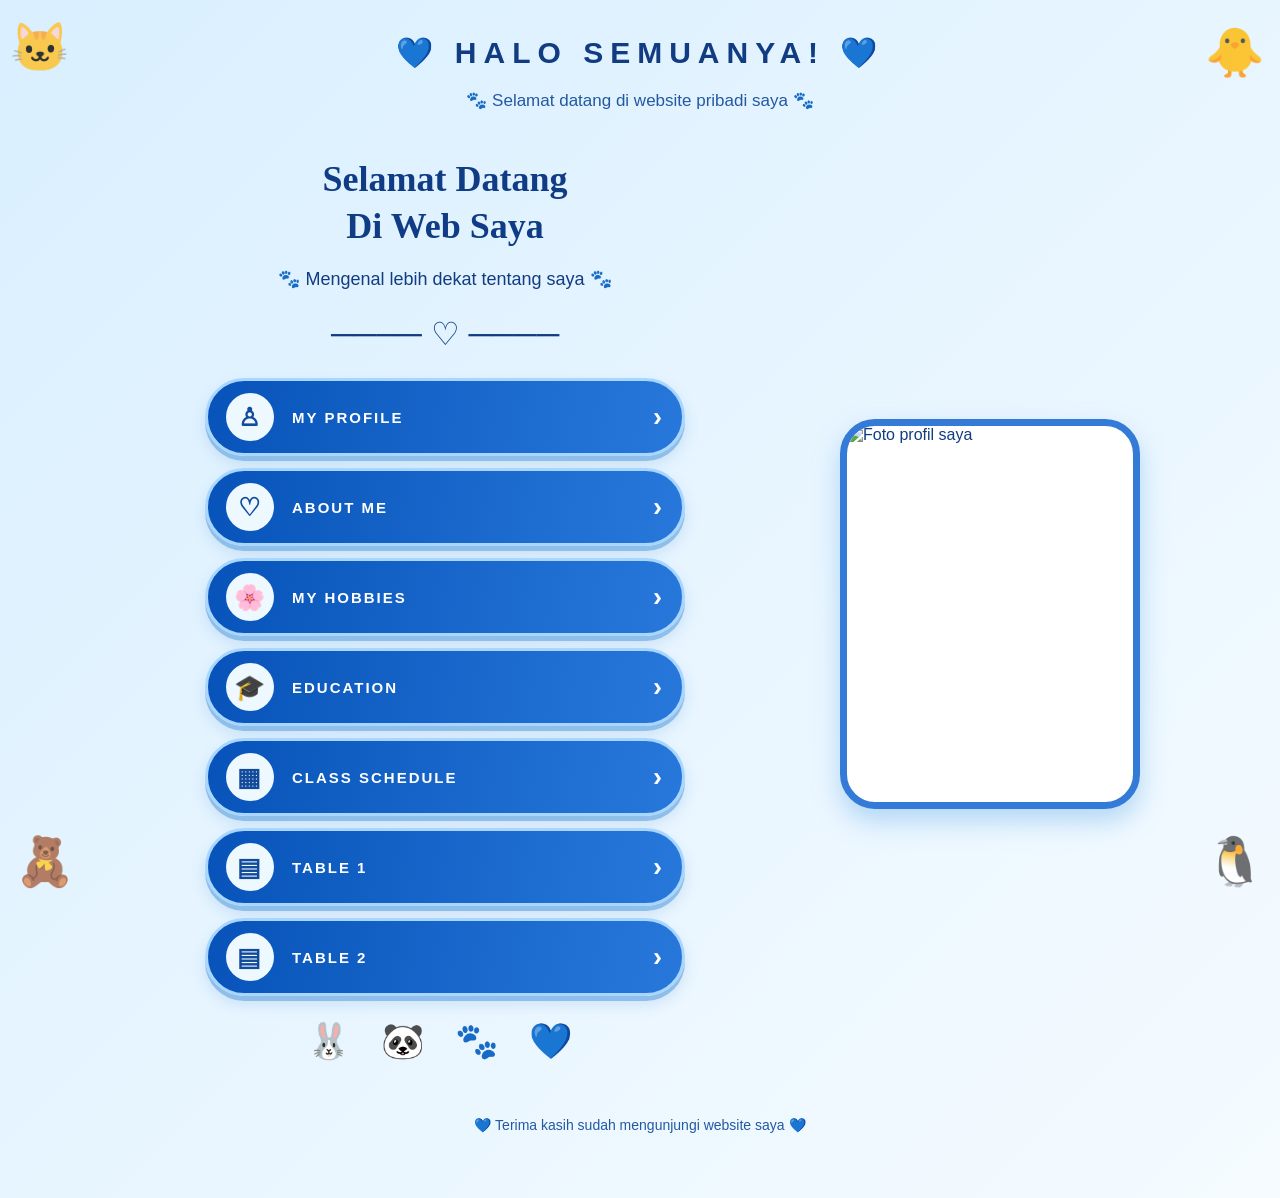
==== Index.html @ 45408077 "update Index.html" ====
<!DOCTYPE html>
<html lang="id">
<head>
  <meta charset="UTF-8">
  <meta name="viewport" content="width=device-width, initial-scale=1.0">
  <title>Website Pribadi Saya</title>

  <style>
    * {
      margin: 0;
      padding: 0;
      box-sizing: border-box;
    }

    body {
      font-family: Arial, sans-serif;
      background: linear-gradient(135deg, #d9efff, #f5fbff);
      color: #123c82;
      min-height: 100vh;
      overflow-x: hidden;
    }

    .container {
      max-width: 1100px;
      margin: auto;
      padding: 35px 25px;
      position: relative;
    }

    .header {
      text-align: center;
      margin-bottom: 30px;
    }

    .header h2 {
      font-size: 30px;
      letter-spacing: 7px;
      margin-bottom: 20px;
    }

    .header p {
      font-size: 17px;
      color: #2459a2;
    }

    .content {
      display: flex;
      align-items: center;
      justify-content: center;
      gap: 40px;
    }

    .left {
      flex: 1;
      text-align: center;
      min-width: 0;
    }

    .right {
      flex: 0 1 350px;
      display: flex;
      justify-content: center;
      align-items: center;
    }

    .profile-photo {
      width: 300px;
      height: 390px;
      object-fit: cover;
      object-position: center;
      border: 7px solid #347bd7;
      border-radius: 35px;
      box-shadow: 0 12px 25px #7ab7ed80;
      background: white;
    }

    .title {
      font-family: Georgia, serif;
      font-size: 36px;
      line-height: 1.3;
      margin: 15px 0;
      color: #103c85;
    }

    .subtitle {
      font-size: 18px;
      margin-bottom: 22px;
      line-height: 1.6;
    }

    .heart {
      font-size: 32px;
      margin-bottom: 25px;
    }

    .menu {
      display: flex;
      flex-direction: column;
      gap: 12px;
      max-width: 480px;
      margin: 0 auto;
    }

    .menu a {
      display: flex;
      align-items: center;
      gap: 18px;
      padding: 12px 18px;
      min-height: 72px;
      border-radius: 50px;
      border: 3px solid #a9d6ff;
      background: linear-gradient(100deg, #0753b9, #2878db);
      color: white;
      text-decoration: none;
      font-size: 15px;
      font-weight: bold;
      letter-spacing: 2px;
      box-shadow: 0 5px 0 #8ebeea,
                  0 8px 15px #4d8dd333;
      transition: 0.25s;
    }

    .menu a:hover {
      transform: translateY(-3px);
      background: #06449a;
    }

    .icon {
      width: 48px;
      height: 48px;
      flex-shrink: 0;
      display: flex;
      align-items: center;
      justify-content: center;
      border-radius: 50%;
      background: #edf8ff;
      color: #124b9b;
      font-size: 25px;
    }

    .arrow {
      margin-left: auto;
      font-size: 27px;
    }

    .animals {
      text-align: center;
      font-size: 35px;
      margin: 25px 0;
      letter-spacing: 10px;
    }

    .decoration {
      position: fixed;
      font-size: 48px;
      opacity: 0.8;
      pointer-events: none;
      z-index: -1;
    }

    .cat { top: 20px; left: 10px; }
    .chick { top: 25px; right: 15px; }
    .bear { bottom: 10px; left: 15px; }
    .penguin { bottom: 10px; right: 15px; }

    footer {
      text-align: center;
      padding: 30px 10px;
      color: #2459a2;
      font-size: 14px;
    }

    @media (max-width: 760px) {
      .container {
        padding: 25px 16px;
      }

      .header h2 {
        font-size: 23px;
        letter-spacing: 4px;
      }

      .content {
        flex-direction: column;
        gap: 25px;
      }

      .left {
        width: 100%;
      }

      .right {
        order: -1;
        width: 100%;
      }

      .profile-photo {
        width: 210px;
        height: 245px;
        border-radius: 28px;
      }

      .title {
        font-size: 29px;
      }

      .subtitle {
        font-size: 16px;
      }

      .menu {
        width: 100%;
      }

      .menu a {
        min-height: 65px;
        padding: 9px 14px;
        font-size: 13px;
      }

      .icon {
        width: 43px;
        height: 43px;
      }

      .decoration {
        font-size: 32px;
      }
    }
  </style>
</head>

<body>

  <div class="decoration cat">🐱</div>
  <div class="decoration chick">🐥</div>
  <div class="decoration bear">🧸</div>
  <div class="decoration penguin">🐧</div>

  <main class="container">

    <header class="header">
      <h2>💙 HALO SEMUANYA! 💙</h2>
      <p>🐾 Selamat datang di website pribadi saya 🐾</p>
    </header>

    <section class="content">

      <div class="left">

        <h1 class="title">
          Selamat Datang<br>
          Di Web Saya
        </h1>

        <p class="subtitle">
          🐾 Mengenal lebih dekat tentang saya 🐾
        </p>

        <div class="heart">──── ♡ ────</div>

        <nav class="menu">

          <a href="profil.html">
            <span class="icon">♙</span>
            <span>MY PROFILE</span>
            <span class="arrow">›</span>
          </a>

          <a href="about.html">
            <span class="icon">♡</span>
            <span>ABOUT ME</span>
            <span class="arrow">›</span>
          </a>

          <a href="hobi.html">
            <span class="icon">🌸</span>
            <span>MY HOBBIES</span>
            <span class="arrow">›</span>
          </a>

          <a href="pendidikan.html">
            <span class="icon">🎓</span>
            <span>EDUCATION</span>
            <span class="arrow">›</span>
          </a>

          <a href="jadwal.html">
            <span class="icon">▦</span>
            <span>CLASS SCHEDULE</span>
            <span class="arrow">›</span>
          </a>

          <a href="tabel1.html">
            <span class="icon">▤</span>
            <span>TABLE 1</span>
            <span class="arrow">›</span>
          </a>

          <a href="tabel2.html">
            <span class="icon">▤</span>
            <span>TABLE 2</span>
            <span class="arrow">›</span>
          </a>

        </nav>

        <div class="animals">
          🐰 🐼 🐾 💙
        </div>

      </div>

      <div class="right">
        <img
          src="https://drive.google.com/file/d/1uY_PjxcYxNTyEMFdmq-5q0EIhF1pR1nE/view?usp=drivesdk.jpg"
          alt="Foto profil saya"
          class="profile-photo"
        >
      </div>

    </section>

    <footer>
      💙 Terima kasih sudah mengunjungi website saya 💙
    </footer>

  </main>

</body>
</html>
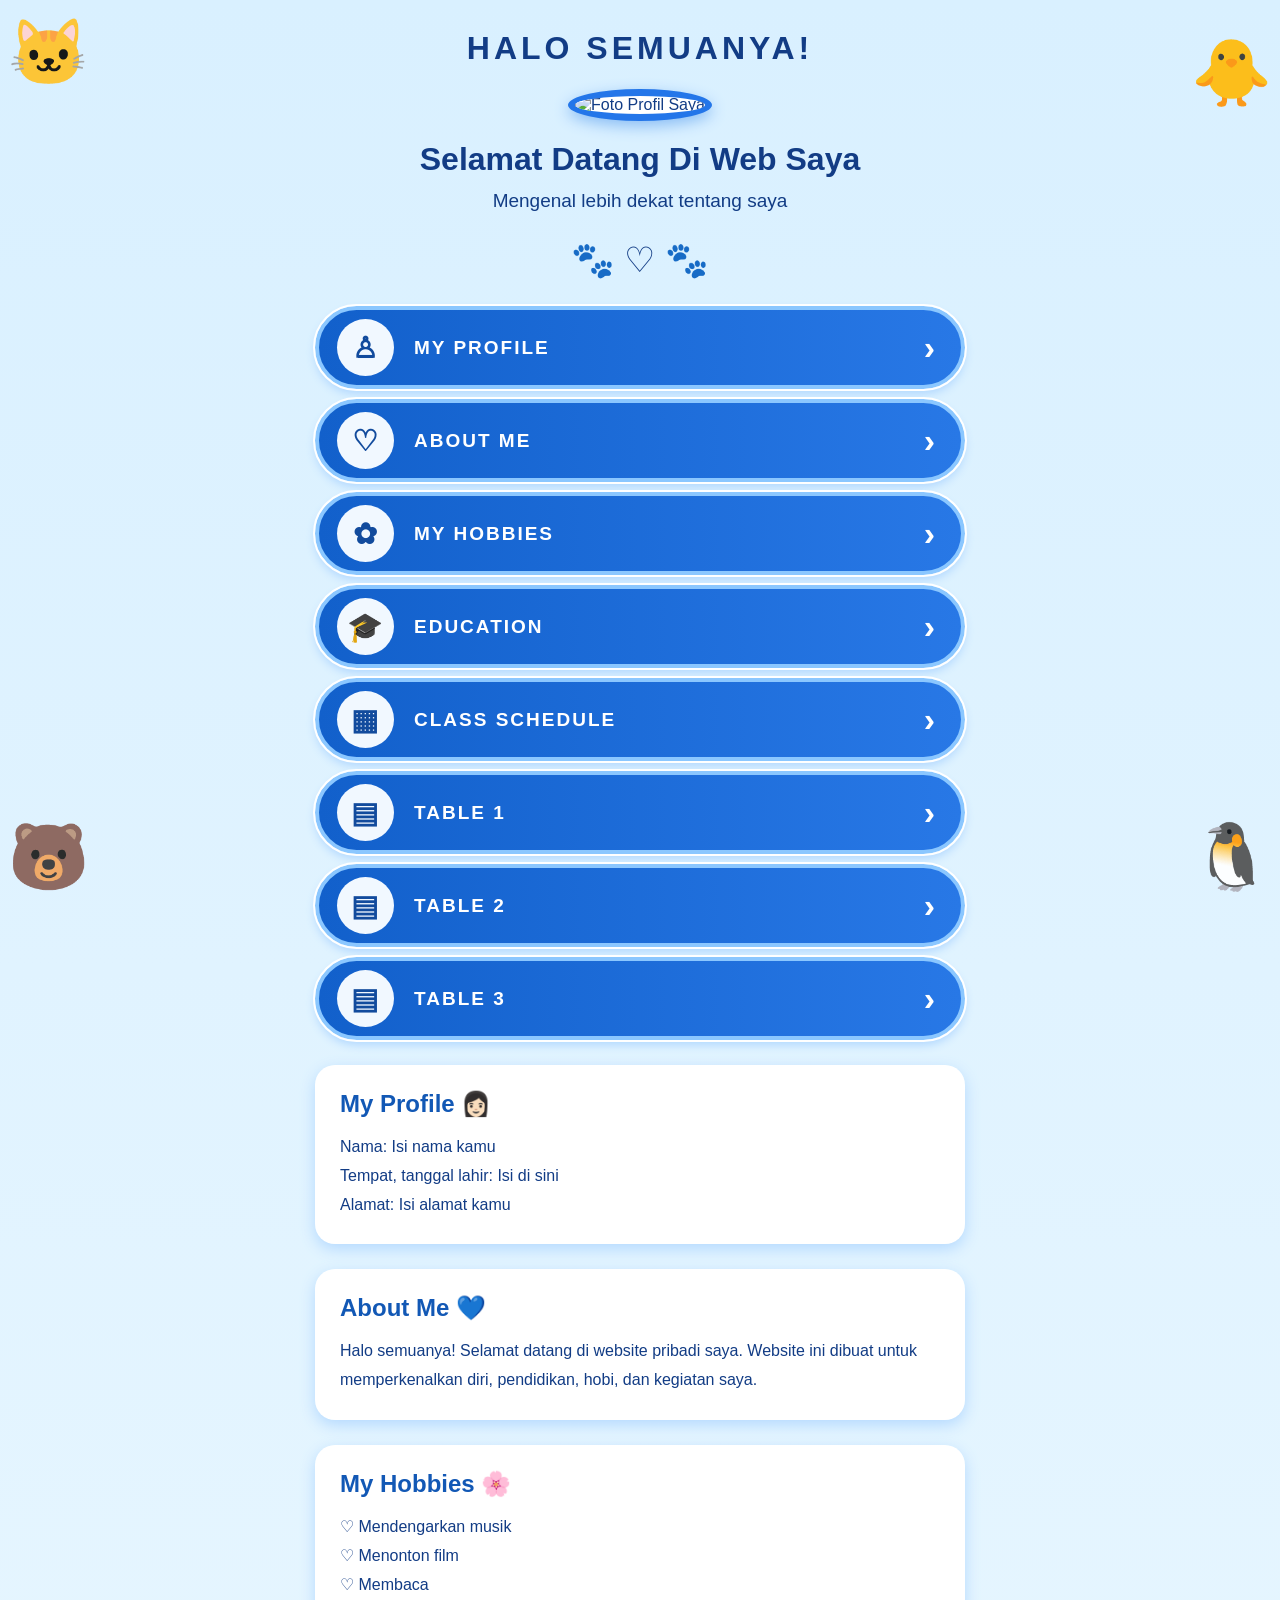
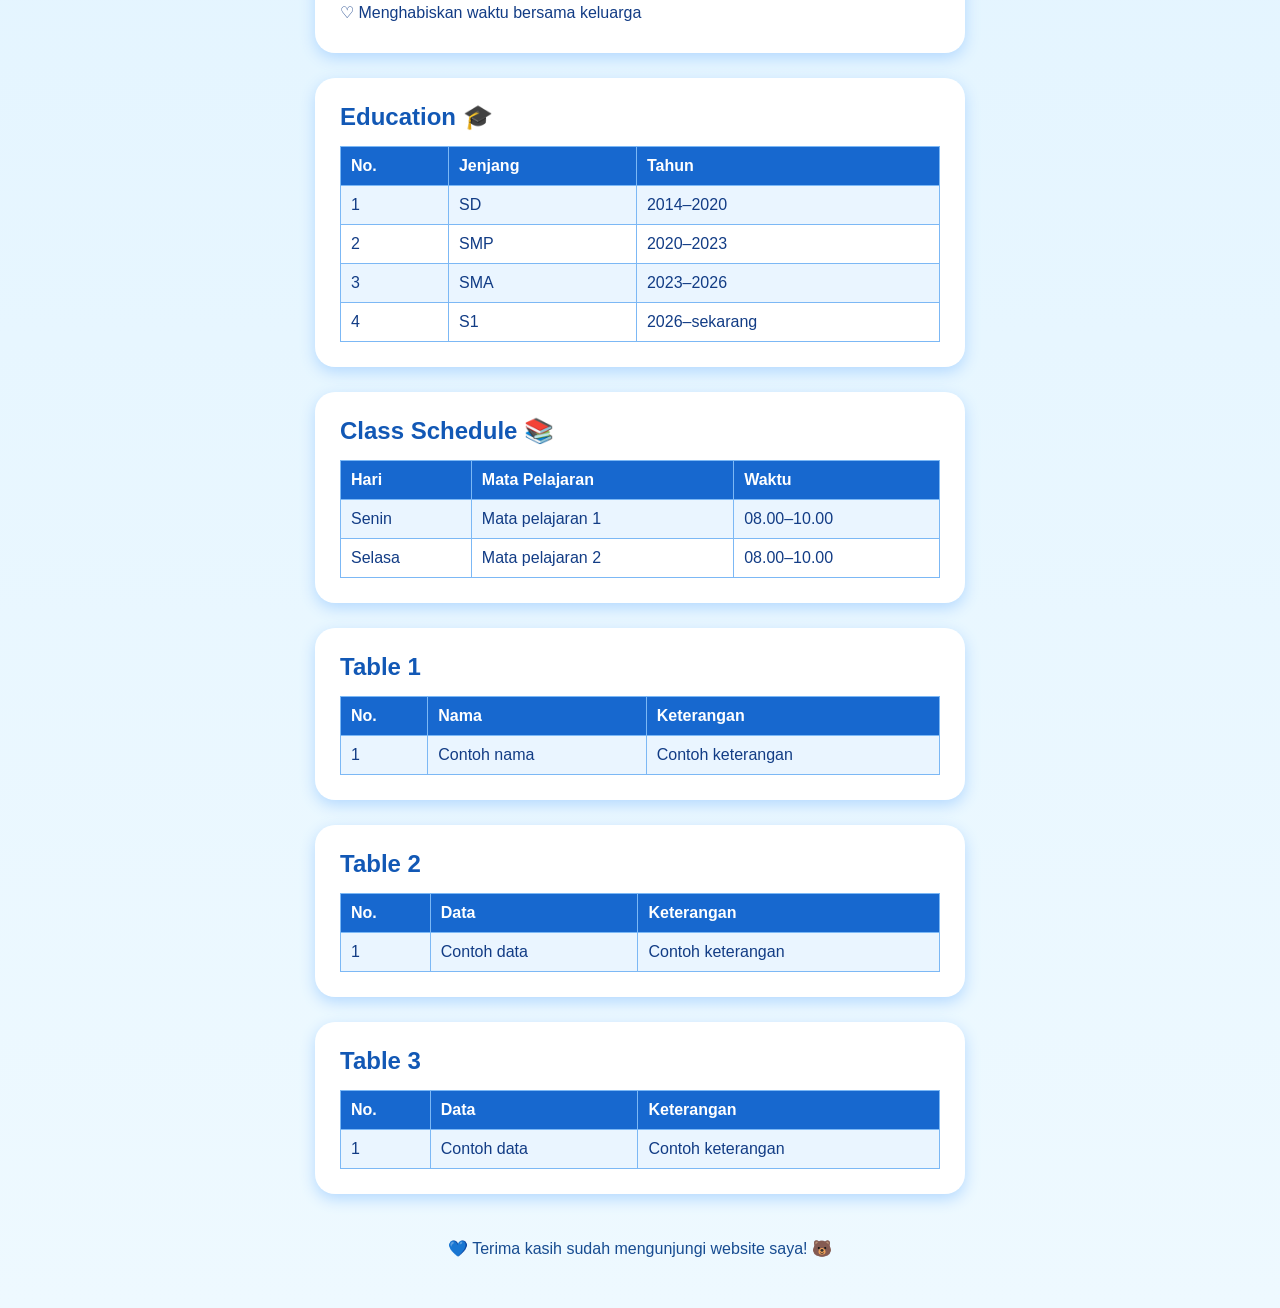
==== commit 85ddf9e7: "update Index.html" ====
--- a/Index.html
+++ b/Index.html
@@ -1,331 +1,469 @@
 <!DOCTYPE html>
 <html lang="id">
 <head>
-  <meta charset="UTF-8">
-  <meta name="viewport" content="width=device-width, initial-scale=1.0">
-  <title>Website Pribadi Saya</title>
-
-  <style>
-    * {
-      margin: 0;
-      padding: 0;
-      box-sizing: border-box;
-    }
-
-    body {
-      font-family: Arial, sans-serif;
-      background: linear-gradient(135deg, #d9efff, #f5fbff);
-      color: #123c82;
-      min-height: 100vh;
-      overflow-x: hidden;
-    }
-
-    .container {
-      max-width: 1100px;
-      margin: auto;
-      padding: 35px 25px;
-      position: relative;
-    }
-
-    .header {
-      text-align: center;
-      margin-bottom: 30px;
-    }
-
-    .header h2 {
-      font-size: 30px;
-      letter-spacing: 7px;
-      margin-bottom: 20px;
-    }
-
-    .header p {
-      font-size: 17px;
-      color: #2459a2;
-    }
-
-    .content {
-      display: flex;
-      align-items: center;
-      justify-content: center;
-      gap: 40px;
-    }
-
-    .left {
-      flex: 1;
-      text-align: center;
-      min-width: 0;
-    }
-
-    .right {
-      flex: 0 1 350px;
-      display: flex;
-      justify-content: center;
-      align-items: center;
-    }
-
-    .profile-photo {
-      width: 300px;
-      height: 390px;
-      object-fit: cover;
-      object-position: center;
-      border: 7px solid #347bd7;
-      border-radius: 35px;
-      box-shadow: 0 12px 25px #7ab7ed80;
-      background: white;
-    }
-
-    .title {
-      font-family: Georgia, serif;
-      font-size: 36px;
-      line-height: 1.3;
-      margin: 15px 0;
-      color: #103c85;
-    }
-
-    .subtitle {
-      font-size: 18px;
-      margin-bottom: 22px;
-      line-height: 1.6;
-    }
-
-    .heart {
-      font-size: 32px;
-      margin-bottom: 25px;
-    }
-
-    .menu {
-      display: flex;
-      flex-direction: column;
-      gap: 12px;
-      max-width: 480px;
-      margin: 0 auto;
-    }
-
-    .menu a {
-      display: flex;
-      align-items: center;
-      gap: 18px;
-      padding: 12px 18px;
-      min-height: 72px;
-      border-radius: 50px;
-      border: 3px solid #a9d6ff;
-      background: linear-gradient(100deg, #0753b9, #2878db);
-      color: white;
-      text-decoration: none;
-      font-size: 15px;
-      font-weight: bold;
-      letter-spacing: 2px;
-      box-shadow: 0 5px 0 #8ebeea,
-                  0 8px 15px #4d8dd333;
-      transition: 0.25s;
-    }
-
-    .menu a:hover {
-      transform: translateY(-3px);
-      background: #06449a;
-    }
-
-    .icon {
-      width: 48px;
-      height: 48px;
-      flex-shrink: 0;
-      display: flex;
-      align-items: center;
-      justify-content: center;
-      border-radius: 50%;
-      background: #edf8ff;
-      color: #124b9b;
-      font-size: 25px;
-    }
-
-    .arrow {
-      margin-left: auto;
-      font-size: 27px;
-    }
-
-    .animals {
-      text-align: center;
-      font-size: 35px;
-      margin: 25px 0;
-      letter-spacing: 10px;
-    }
-
-    .decoration {
-      position: fixed;
-      font-size: 48px;
-      opacity: 0.8;
-      pointer-events: none;
-      z-index: -1;
-    }
-
-    .cat { top: 20px; left: 10px; }
-    .chick { top: 25px; right: 15px; }
-    .bear { bottom: 10px; left: 15px; }
-    .penguin { bottom: 10px; right: 15px; }
-
-    footer {
-      text-align: center;
-      padding: 30px 10px;
-      color: #2459a2;
-      font-size: 14px;
-    }
-
-    @media (max-width: 760px) {
-      .container {
-        padding: 25px 16px;
-      }
-
-      .header h2 {
-        font-size: 23px;
-        letter-spacing: 4px;
-      }
-
-      .content {
-        flex-direction: column;
-        gap: 25px;
-      }
-
-      .left {
-        width: 100%;
-      }
-
-      .right {
-        order: -1;
-        width: 100%;
-      }
-
-      .profile-photo {
-        width: 210px;
-        height: 245px;
-        border-radius: 28px;
-      }
-
-      .title {
-        font-size: 29px;
-      }
-
-      .subtitle {
-        font-size: 16px;
-      }
-
-      .menu {
-        width: 100%;
-      }
-
-      .menu a {
-        min-height: 65px;
-        padding: 9px 14px;
-        font-size: 13px;
-      }
-
-      .icon {
-        width: 43px;
-        height: 43px;
-      }
-
-      .decoration {
-        font-size: 32px;
-      }
-    }
-  </style>
+    <meta charset="UTF-8">
+    <meta name="viewport" content="width=device-width, initial-scale=1.0">
+    <title>Website Profil Saya</title>
+
+    <style>
+        * {
+            margin: 0;
+            padding: 0;
+            box-sizing: border-box;
+        }
+
+        html {
+            scroll-behavior: smooth;
+        }
+
+        body {
+            font-family: Arial, sans-serif;
+            background: linear-gradient(180deg, #d9f0ff, #eef9ff);
+            color: #123c85;
+            min-height: 100vh;
+            overflow-x: hidden;
+        }
+
+        .container {
+            width: 100%;
+            max-width: 900px;
+            margin: auto;
+            padding: 30px 20px;
+            text-align: center;
+            position: relative;
+        }
+
+        .greeting {
+            font-size: 32px;
+            letter-spacing: 4px;
+            margin-bottom: 22px;
+            font-weight: bold;
+        }
+
+        .profile-photo {
+            width: 175px;
+            height: 175px;
+            object-fit: cover;
+            object-position: center;
+            border-radius: 50%;
+            border: 7px solid #2476e9;
+            background: white;
+            box-shadow: 0 5px 15px #8abdf5;
+        }
+
+        h1 {
+            font-size: 32px;
+            margin-top: 20px;
+            margin-bottom: 12px;
+        }
+
+        .subtitle {
+            font-size: 19px;
+            margin-bottom: 28px;
+        }
+
+        .decoration {
+            font-size: 35px;
+            margin: 10px;
+        }
+
+        .menu {
+            max-width: 650px;
+            margin: 25px auto;
+        }
+
+        .menu a {
+            display: flex;
+            align-items: center;
+            gap: 20px;
+            text-decoration: none;
+            color: white;
+            background: linear-gradient(90deg, #1260cb, #2878e6);
+            margin: 10px 0;
+            padding: 9px 18px;
+            min-height: 76px;
+            border: 4px solid #8bc7ff;
+            outline: 2px solid white;
+            border-radius: 50px;
+            box-shadow: 0 5px 10px #b0d7ff;
+            font-size: 19px;
+            font-weight: bold;
+            letter-spacing: 2px;
+            transition: 0.3s;
+        }
+
+        .menu a:hover {
+            transform: scale(1.03);
+            background: #064ba8;
+        }
+
+        .menu-icon {
+            display: flex;
+            align-items: center;
+            justify-content: center;
+            flex-shrink: 0;
+            width: 57px;
+            height: 57px;
+            border-radius: 50%;
+            color: #124b9d;
+            background: #f1f8ff;
+            font-size: 29px;
+        }
+
+        .menu-text {
+            flex: 1;
+            text-align: left;
+        }
+
+        .arrow {
+            font-size: 34px;
+            margin-right: 6px;
+        }
+
+        .animals {
+            position: fixed;
+            font-size: 65px;
+            z-index: -1;
+            opacity: 0.9;
+            pointer-events: none;
+        }
+
+        .animal-one {
+            top: 15px;
+            left: 8px;
+        }
+
+        .animal-two {
+            top: 35px;
+            right: 8px;
+        }
+
+        .animal-three {
+            bottom: 5px;
+            left: 8px;
+        }
+
+        .animal-four {
+            bottom: 5px;
+            right: 8px;
+        }
+
+        .content-section {
+            background: white;
+            padding: 25px;
+            margin: 25px auto;
+            max-width: 650px;
+            border-radius: 20px;
+            box-shadow: 0 5px 15px #b4d9ff;
+            text-align: left;
+            scroll-margin-top: 20px;
+        }
+
+        .content-section h2 {
+            margin-bottom: 15px;
+            color: #1258b5;
+        }
+
+        .content-section p {
+            line-height: 1.8;
+        }
+
+        table {
+            width: 100%;
+            border-collapse: collapse;
+            margin-top: 12px;
+            background: white;
+        }
+
+        th, td {
+            border: 1px solid #7cb8f5;
+            padding: 10px;
+            text-align: left;
+        }
+
+        th {
+            background: #1768cf;
+            color: white;
+        }
+
+        tr:nth-child(even) {
+            background: #eaf5ff;
+        }
+
+        footer {
+            padding: 20px;
+            color: #174c91;
+        }
+
+        @media (max-width: 480px) {
+            .container {
+                padding: 25px 15px;
+            }
+
+            .greeting {
+                font-size: 24px;
+                letter-spacing: 2px;
+            }
+
+            .profile-photo {
+                width: 150px;
+                height: 150px;
+            }
+
+            h1 {
+                font-size: 25px;
+            }
+
+            .subtitle {
+                font-size: 16px;
+            }
+
+            .menu a {
+                min-height: 65px;
+                gap: 12px;
+                padding: 7px 12px;
+                font-size: 14px;
+            }
+
+            .menu-icon {
+                width: 48px;
+                height: 48px;
+                font-size: 24px;
+            }
+
+            .arrow {
+                font-size: 27px;
+            }
+
+            .animals {
+                font-size: 40px;
+            }
+
+            .content-section {
+                padding: 16px;
+                overflow-x: auto;
+            }
+        }
+    </style>
 </head>
 
 <body>
 
-  <div class="decoration cat">🐱</div>
-  <div class="decoration chick">🐥</div>
-  <div class="decoration bear">🧸</div>
-  <div class="decoration penguin">🐧</div>
-
-  <main class="container">
-
-    <header class="header">
-      <h2>💙 HALO SEMUANYA! 💙</h2>
-      <p>🐾 Selamat datang di website pribadi saya 🐾</p>
-    </header>
-
-    <section class="content">
-
-      <div class="left">
-
-        <h1 class="title">
-          Selamat Datang<br>
-          Di Web Saya
-        </h1>
+    <!-- Hiasan hewan lucu -->
+    <div class="animals animal-one">🐱</div>
+    <div class="animals animal-two">🐥</div>
+    <div class="animals animal-three">🐻</div>
+    <div class="animals animal-four">🐧</div>
+
+    <div class="container">
+
+        <div class="greeting">HALO SEMUANYA!</div>
+
+        <!-- Foto diganti dengan foto kamu -->
+        <img
+            src="https://drive.google.com/file/d/1uY_PjxcYxNTyEMFdmq-5q0EIhF1pR1nE/view?usp=drivesdk.jpg"
+            alt="Foto Profil Saya"
+            class="profile-photo"
+        >
+
+        <h1>Selamat Datang Di Web Saya</h1>
 
         <p class="subtitle">
-          🐾 Mengenal lebih dekat tentang saya 🐾
+            Mengenal lebih dekat tentang saya
         </p>
 
-        <div class="heart">──── ♡ ────</div>
-
+        <div class="decoration">🐾 ♡ 🐾</div>
+
+        <!-- Menu utama -->
         <nav class="menu">
 
-          <a href="profil.html">
-            <span class="icon">♙</span>
-            <span>MY PROFILE</span>
-            <span class="arrow">›</span>
-          </a>
-
-          <a href="about.html">
-            <span class="icon">♡</span>
-            <span>ABOUT ME</span>
-            <span class="arrow">›</span>
-          </a>
-
-          <a href="hobi.html">
-            <span class="icon">🌸</span>
-            <span>MY HOBBIES</span>
-            <span class="arrow">›</span>
-          </a>
-
-          <a href="pendidikan.html">
-            <span class="icon">🎓</span>
-            <span>EDUCATION</span>
-            <span class="arrow">›</span>
-          </a>
-
-          <a href="jadwal.html">
-            <span class="icon">▦</span>
-            <span>CLASS SCHEDULE</span>
-            <span class="arrow">›</span>
-          </a>
-
-          <a href="tabel1.html">
-            <span class="icon">▤</span>
-            <span>TABLE 1</span>
-            <span class="arrow">›</span>
-          </a>
-
-          <a href="tabel2.html">
-            <span class="icon">▤</span>
-            <span>TABLE 2</span>
-            <span class="arrow">›</span>
-          </a>
+            <a href="#profile">
+                <span class="menu-icon">♙</span>
+                <span class="menu-text">MY PROFILE</span>
+                <span class="arrow">›</span>
+            </a>
+
+            <a href="#about">
+                <span class="menu-icon">♡</span>
+                <span class="menu-text">ABOUT ME</span>
+                <span class="arrow">›</span>
+            </a>
+
+            <a href="#hobbies">
+                <span class="menu-icon">✿</span>
+                <span class="menu-text">MY HOBBIES</span>
+                <span class="arrow">›</span>
+            </a>
+
+            <a href="#education">
+                <span class="menu-icon">🎓</span>
+                <span class="menu-text">EDUCATION</span>
+                <span class="arrow">›</span>
+            </a>
+
+            <a href="#schedule">
+                <span class="menu-icon">▦</span>
+                <span class="menu-text">CLASS SCHEDULE</span>
+                <span class="arrow">›</span>
+            </a>
+
+            <a href="#table1">
+                <span class="menu-icon">▤</span>
+                <span class="menu-text">TABLE 1</span>
+                <span class="arrow">›</span>
+            </a>
+
+            <a href="#table2">
+                <span class="menu-icon">▤</span>
+                <span class="menu-text">TABLE 2</span>
+                <span class="arrow">›</span>
+            </a>
+
+            <a href="#table3">
+                <span class="menu-icon">▤</span>
+                <span class="menu-text">TABLE 3</span>
+                <span class="arrow">›</span>
+            </a>
 
         </nav>
 
-        <div class="animals">
-          🐰 🐼 🐾 💙
-        </div>
-
-      </div>
-
-      <div class="right">
-        <img
-          src="https://drive.google.com/file/d/1uY_PjxcYxNTyEMFdmq-5q0EIhF1pR1nE/view?usp=drivesdk.jpg"
-          alt="Foto profil saya"
-          class="profile-photo"
-        >
-      </div>
-
-    </section>
-
-    <footer>
-      💙 Terima kasih sudah mengunjungi website saya 💙
-    </footer>
-
-  </main>
+        <!-- Bagian profil -->
+        <section class="content-section" id="profile">
+            <h2>My Profile 👩🏻</h2>
+            <p>Nama: Isi nama kamu</p>
+            <p>Tempat, tanggal lahir: Isi di sini</p>
+            <p>Alamat: Isi alamat kamu</p>
+        </section>
+
+        <!-- Tentang saya -->
+        <section class="content-section" id="about">
+            <h2>About Me 💙</h2>
+            <p>
+                Halo semuanya! Selamat datang di website pribadi saya.
+                Website ini dibuat untuk memperkenalkan diri,
+                pendidikan, hobi, dan kegiatan saya.
+            </p>
+        </section>
+
+        <!-- Hobi -->
+        <section class="content-section" id="hobbies">
+            <h2>My Hobbies 🌸</h2>
+            <p>♡ Mendengarkan musik</p>
+            <p>♡ Menonton film</p>
+            <p>♡ Membaca</p>
+            <p>♡ Menghabiskan waktu bersama keluarga</p>
+        </section>
+
+        <!-- Pendidikan -->
+        <section class="content-section" id="education">
+            <h2>Education 🎓</h2>
+            <table>
+                <tr>
+                    <th>No.</th>
+                    <th>Jenjang</th>
+                    <th>Tahun</th>
+                </tr>
+                <tr>
+                    <td>1</td>
+                    <td>SD</td>
+                    <td>2014–2020</td>
+                </tr>
+                <tr>
+                    <td>2</td>
+                    <td>SMP</td>
+                    <td>2020–2023</td>
+                </tr>
+                <tr>
+                    <td>3</td>
+                    <td>SMA</td>
+                    <td>2023–2026</td>
+                </tr>
+                <tr>
+                    <td>4</td>
+                    <td>S1</td>
+                    <td>2026–sekarang</td>
+                </tr>
+            </table>
+        </section>
+
+        <!-- Jadwal kelas -->
+        <section class="content-section" id="schedule">
+            <h2>Class Schedule 📚</h2>
+            <table>
+                <tr>
+                    <th>Hari</th>
+                    <th>Mata Pelajaran</th>
+                    <th>Waktu</th>
+                </tr>
+                <tr>
+                    <td>Senin</td>
+                    <td>Mata pelajaran 1</td>
+                    <td>08.00–10.00</td>
+                </tr>
+                <tr>
+                    <td>Selasa</td>
+                    <td>Mata pelajaran 2</td>
+                    <td>08.00–10.00</td>
+                </tr>
+            </table>
+        </section>
+
+        <!-- Tabel 1 -->
+        <section class="content-section" id="table1">
+            <h2>Table 1</h2>
+            <table>
+                <tr>
+                    <th>No.</th>
+                    <th>Nama</th>
+                    <th>Keterangan</th>
+                </tr>
+                <tr>
+                    <td>1</td>
+                    <td>Contoh nama</td>
+                    <td>Contoh keterangan</td>
+                </tr>
+            </table>
+        </section>
+
+        <!-- Tabel 2 -->
+        <section class="content-section" id="table2">
+            <h2>Table 2</h2>
+            <table>
+                <tr>
+                    <th>No.</th>
+                    <th>Data</th>
+                    <th>Keterangan</th>
+                </tr>
+                <tr>
+                    <td>1</td>
+                    <td>Contoh data</td>
+                    <td>Contoh keterangan</td>
+                </tr>
+            </table>
+        </section>
+
+        <!-- Tabel 3 -->
+        <section class="content-section" id="table3">
+            <h2>Table 3</h2>
+            <table>
+                <tr>
+                    <th>No.</th>
+                    <th>Data</th>
+                    <th>Keterangan</th>
+                </tr>
+                <tr>
+                    <td>1</td>
+                    <td>Contoh data</td>
+                    <td>Contoh keterangan</td>
+                </tr>
+            </table>
+        </section>
+
+        <footer>
+            💙 Terima kasih sudah mengunjungi website saya! 🐻
+        </footer>
+
+    </div>
 
 </body>
 </html>
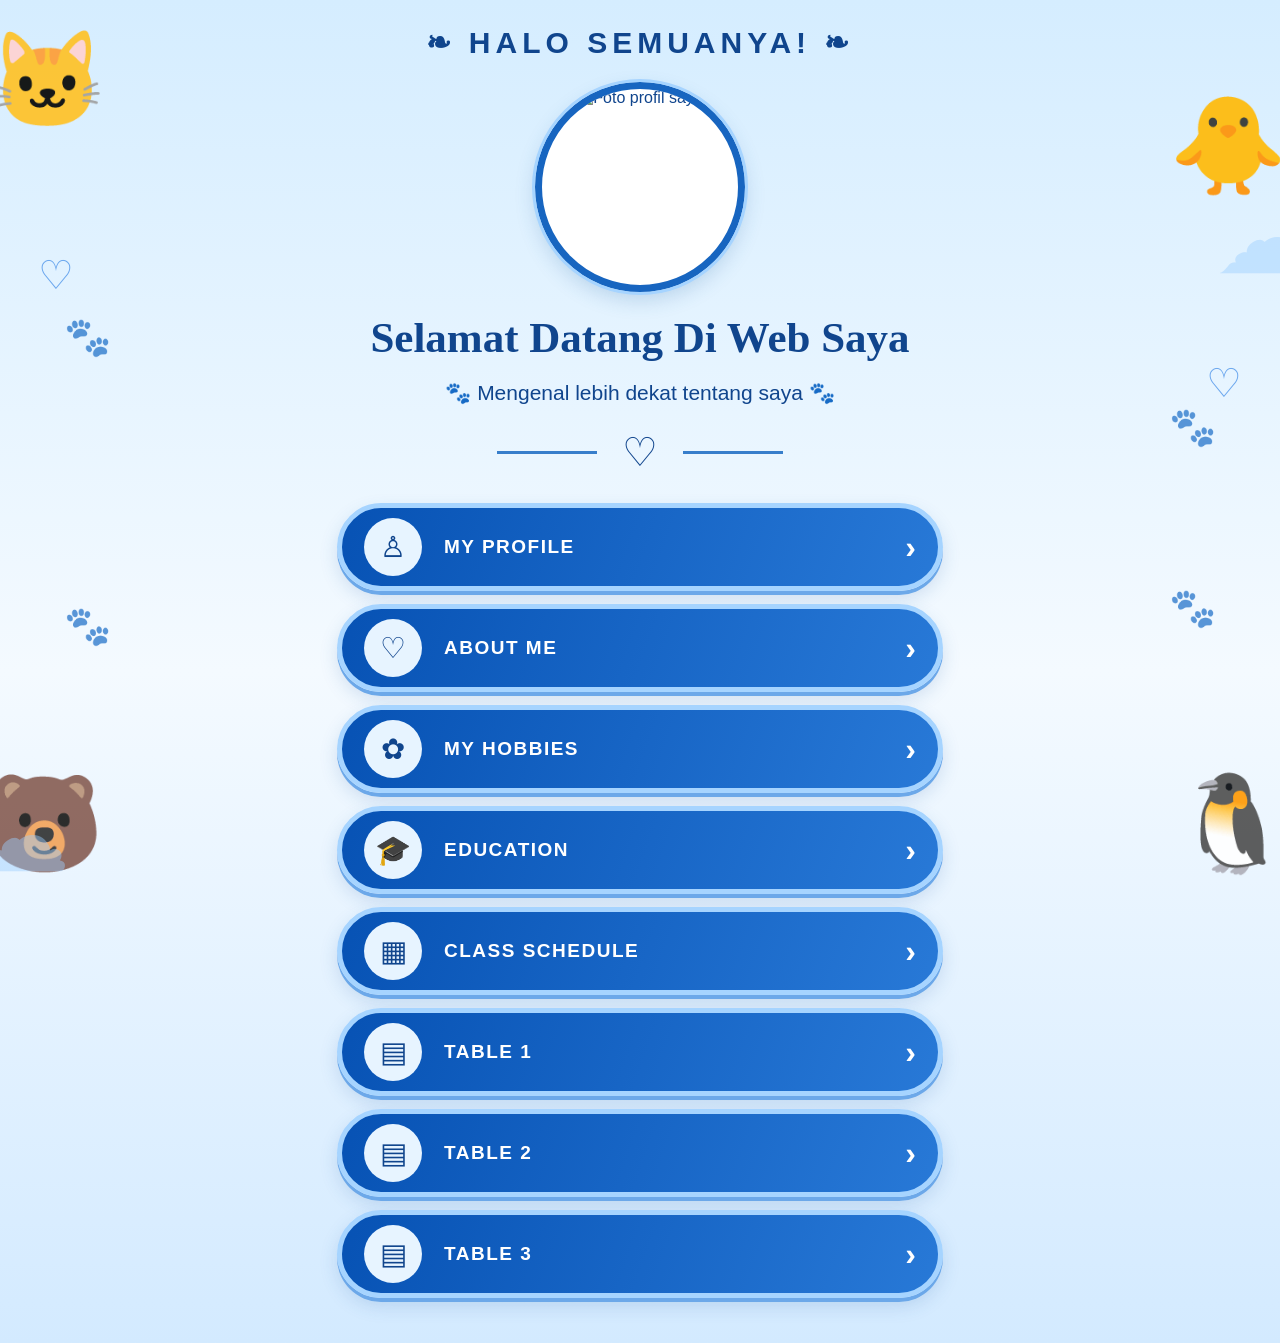
==== commit bf7e7d3b: "update Index.html" ====
--- a/Index.html
+++ b/Index.html
@@ -1,470 +1,403 @@
 <!DOCTYPE html>
 <html lang="id">
 <head>
-    <meta charset="UTF-8">
-    <meta name="viewport" content="width=device-width, initial-scale=1.0">
-    <title>Website Profil Saya</title>
-
-    <style>
-        * {
-            margin: 0;
-            padding: 0;
-            box-sizing: border-box;
-        }
-
-        html {
-            scroll-behavior: smooth;
-        }
-
-        body {
-            font-family: Arial, sans-serif;
-            background: linear-gradient(180deg, #d9f0ff, #eef9ff);
-            color: #123c85;
-            min-height: 100vh;
-            overflow-x: hidden;
-        }
-
-        .container {
-            width: 100%;
-            max-width: 900px;
-            margin: auto;
-            padding: 30px 20px;
-            text-align: center;
-            position: relative;
-        }
-
-        .greeting {
-            font-size: 32px;
-            letter-spacing: 4px;
-            margin-bottom: 22px;
-            font-weight: bold;
-        }
-
-        .profile-photo {
-            width: 175px;
-            height: 175px;
-            object-fit: cover;
-            object-position: center;
-            border-radius: 50%;
-            border: 7px solid #2476e9;
-            background: white;
-            box-shadow: 0 5px 15px #8abdf5;
-        }
-
-        h1 {
-            font-size: 32px;
-            margin-top: 20px;
-            margin-bottom: 12px;
-        }
-
-        .subtitle {
-            font-size: 19px;
-            margin-bottom: 28px;
-        }
-
-        .decoration {
-            font-size: 35px;
-            margin: 10px;
-        }
-
-        .menu {
-            max-width: 650px;
-            margin: 25px auto;
-        }
-
-        .menu a {
-            display: flex;
-            align-items: center;
-            gap: 20px;
-            text-decoration: none;
-            color: white;
-            background: linear-gradient(90deg, #1260cb, #2878e6);
-            margin: 10px 0;
-            padding: 9px 18px;
-            min-height: 76px;
-            border: 4px solid #8bc7ff;
-            outline: 2px solid white;
-            border-radius: 50px;
-            box-shadow: 0 5px 10px #b0d7ff;
-            font-size: 19px;
-            font-weight: bold;
-            letter-spacing: 2px;
-            transition: 0.3s;
-        }
-
-        .menu a:hover {
-            transform: scale(1.03);
-            background: #064ba8;
-        }
-
-        .menu-icon {
-            display: flex;
-            align-items: center;
-            justify-content: center;
-            flex-shrink: 0;
-            width: 57px;
-            height: 57px;
-            border-radius: 50%;
-            color: #124b9d;
-            background: #f1f8ff;
-            font-size: 29px;
-        }
-
-        .menu-text {
-            flex: 1;
-            text-align: left;
-        }
-
-        .arrow {
-            font-size: 34px;
-            margin-right: 6px;
-        }
-
-        .animals {
-            position: fixed;
-            font-size: 65px;
-            z-index: -1;
-            opacity: 0.9;
-            pointer-events: none;
-        }
-
-        .animal-one {
-            top: 15px;
-            left: 8px;
-        }
-
-        .animal-two {
-            top: 35px;
-            right: 8px;
-        }
-
-        .animal-three {
-            bottom: 5px;
-            left: 8px;
-        }
-
-        .animal-four {
-            bottom: 5px;
-            right: 8px;
-        }
-
-        .content-section {
-            background: white;
-            padding: 25px;
-            margin: 25px auto;
-            max-width: 650px;
-            border-radius: 20px;
-            box-shadow: 0 5px 15px #b4d9ff;
-            text-align: left;
-            scroll-margin-top: 20px;
-        }
-
-        .content-section h2 {
-            margin-bottom: 15px;
-            color: #1258b5;
-        }
-
-        .content-section p {
-            line-height: 1.8;
-        }
-
-        table {
-            width: 100%;
-            border-collapse: collapse;
-            margin-top: 12px;
-            background: white;
-        }
-
-        th, td {
-            border: 1px solid #7cb8f5;
-            padding: 10px;
-            text-align: left;
-        }
-
-        th {
-            background: #1768cf;
-            color: white;
-        }
-
-        tr:nth-child(even) {
-            background: #eaf5ff;
-        }
-
-        footer {
-            padding: 20px;
-            color: #174c91;
-        }
-
-        @media (max-width: 480px) {
-            .container {
-                padding: 25px 15px;
-            }
-
-            .greeting {
-                font-size: 24px;
-                letter-spacing: 2px;
-            }
-
-            .profile-photo {
-                width: 150px;
-                height: 150px;
-            }
-
-            h1 {
-                font-size: 25px;
-            }
-
-            .subtitle {
-                font-size: 16px;
-            }
-
-            .menu a {
-                min-height: 65px;
-                gap: 12px;
-                padding: 7px 12px;
-                font-size: 14px;
-            }
-
-            .menu-icon {
-                width: 48px;
-                height: 48px;
-                font-size: 24px;
-            }
-
-            .arrow {
-                font-size: 27px;
-            }
-
-            .animals {
-                font-size: 40px;
-            }
-
-            .content-section {
-                padding: 16px;
-                overflow-x: auto;
-            }
-        }
-    </style>
+<meta charset="UTF-8">
+<meta name="viewport" content="width=device-width, initial-scale=1.0">
+<title>Website Pribadi Saya</title>
+
+<style>
+* {
+    margin: 0;
+    padding: 0;
+    box-sizing: border-box;
+}
+
+body {
+    font-family: Arial, sans-serif;
+    background: linear-gradient(180deg, #d5edff, #f4faff, #d3eaff);
+    color: #10458d;
+    min-height: 100vh;
+    overflow-x: hidden;
+}
+
+.container {
+    width: 100%;
+    max-width: 650px;
+    margin: auto;
+    padding: 25px 22px 45px;
+    text-align: center;
+    position: relative;
+    z-index: 1;
+}
+
+/* Hiasan hewan lucu */
+.animal {
+    position: fixed;
+    z-index: 0;
+    font-size: clamp(45px, 10vw, 95px);
+    opacity: 0.9;
+    pointer-events: none;
+}
+
+.cat {
+    top: 25px;
+    left: -12px;
+}
+
+.chick {
+    top: 90px;
+    right: -8px;
+}
+
+.bear {
+    bottom: 20px;
+    left: -15px;
+}
+
+.penguin {
+    bottom: 20px;
+    right: -12px;
+}
+
+.cloud {
+    position: fixed;
+    z-index: 0;
+    font-size: 100px;
+    color: #9ccfff;
+    opacity: 0.45;
+    pointer-events: none;
+}
+
+.cloud-left {
+    bottom: 5px;
+    left: -30px;
+}
+
+.cloud-right {
+    top: 180px;
+    right: -35px;
+}
+
+/* Judul */
+.greeting {
+    font-size: clamp(20px, 4vw, 30px);
+    letter-spacing: 5px;
+    font-weight: bold;
+    margin-bottom: 22px;
+}
+
+.profile {
+    width: 210px;
+    height: 210px;
+    margin: 0 auto 20px;
+    border: 7px solid #1765c0;
+    outline: 3px solid #a6d4ff;
+    border-radius: 50%;
+    overflow: hidden;
+    box-shadow: 0 8px 20px #2868a638;
+    background: white;
+}
+
+.profile img {
+    width: 100%;
+    height: 100%;
+    object-fit: cover;
+    object-position: center;
+}
+
+h1 {
+    font-family: Georgia, serif;
+    font-size: clamp(30px, 6vw, 43px);
+    line-height: 1.2;
+    margin: 18px 0 12px;
+    color: #10458d;
+}
+
+.subtitle {
+    font-size: clamp(16px, 3.5vw, 21px);
+    line-height: 1.6;
+    margin-bottom: 20px;
+}
+
+.divider {
+    display: flex;
+    align-items: center;
+    justify-content: center;
+    gap: 25px;
+    font-size: 40px;
+    margin: 12px 0 28px;
+}
+
+.divider span {
+    width: 100px;
+    height: 3px;
+    background: #377ecb;
+}
+
+/* Tombol menu */
+.menu {
+    display: flex;
+    flex-direction: column;
+    gap: 13px;
+}
+
+.menu a {
+    display: flex;
+    align-items: center;
+    min-height: 84px;
+    padding: 10px 22px;
+    border-radius: 60px;
+    text-decoration: none;
+    color: white;
+    background: linear-gradient(110deg, #0752b4, #2879d7);
+    border: 5px solid #a6d4ff;
+    box-shadow:
+        0 4px 0 #6ca8e9,
+        0 8px 18px #2865a82c;
+    transition: 0.25s;
+}
+
+.menu a:hover {
+    transform: translateY(-3px);
+    background: linear-gradient(110deg, #1769c8, #4697ec);
+}
+
+.menu-icon {
+    width: 58px;
+    height: 58px;
+    min-width: 58px;
+    border-radius: 50%;
+    background: #e7f4ff;
+    color: #10458d;
+    display: flex;
+    justify-content: center;
+    align-items: center;
+    font-size: 29px;
+}
+
+.menu-text {
+    flex: 1;
+    text-align: left;
+    margin-left: 22px;
+    font-size: clamp(13px, 2.8vw, 19px);
+    font-weight: bold;
+    letter-spacing: 1.5px;
+}
+
+.arrow {
+    font-size: 32px;
+    font-weight: bold;
+    margin-left: 8px;
+}
+
+/* Hiasan kecil */
+.paw {
+    position: fixed;
+    z-index: 0;
+    color: #5ca5f4;
+    font-size: 38px;
+    opacity: 0.7;
+    pointer-events: none;
+}
+
+.paw-one {
+    top: 35%;
+    left: 5%;
+}
+
+.paw-two {
+    top: 45%;
+    right: 5%;
+}
+
+.paw-three {
+    bottom: 28%;
+    left: 5%;
+}
+
+.paw-four {
+    bottom: 30%;
+    right: 5%;
+}
+
+.heart {
+    position: fixed;
+    z-index: 0;
+    color: #428de8;
+    font-size: 40px;
+    opacity: 0.75;
+    pointer-events: none;
+}
+
+.heart-one {
+    top: 28%;
+    left: 3%;
+}
+
+.heart-two {
+    top: 40%;
+    right: 3%;
+}
+
+/* Tampilan HP */
+@media (max-width: 480px) {
+    .container {
+        padding: 28px 17px 40px;
+    }
+
+    .greeting {
+        letter-spacing: 3px;
+        margin-bottom: 22px;
+    }
+
+    .profile {
+        width: 175px;
+        height: 175px;
+    }
+
+    h1 {
+        font-size: 33px;
+    }
+
+    .subtitle {
+        font-size: 16px;
+    }
+
+    .divider {
+        gap: 18px;
+        margin-bottom: 25px;
+    }
+
+    .divider span {
+        width: 65px;
+    }
+
+    .menu {
+        gap: 13px;
+    }
+
+    .menu a {
+        min-height: 76px;
+        padding: 8px 13px;
+        border-width: 4px;
+    }
+
+    .menu-icon {
+        width: 52px;
+        height: 52px;
+        min-width: 52px;
+        font-size: 25px;
+    }
+
+    .menu-text {
+        margin-left: 14px;
+        letter-spacing: 1px;
+    }
+
+    .arrow {
+        font-size: 27px;
+    }
+
+    .animal {
+        font-size: 48px;
+    }
+}
+</style>
 </head>
 
 <body>
 
-    <!-- Hiasan hewan lucu -->
-    <div class="animals animal-one">🐱</div>
-    <div class="animals animal-two">🐥</div>
-    <div class="animals animal-three">🐻</div>
-    <div class="animals animal-four">🐧</div>
-
-    <div class="container">
-
-        <div class="greeting">HALO SEMUANYA!</div>
-
-        <!-- Foto diganti dengan foto kamu -->
-        <img
-            src="https://drive.google.com/file/d/1uY_PjxcYxNTyEMFdmq-5q0EIhF1pR1nE/view?usp=drivesdk.jpg"
-            alt="Foto Profil Saya"
-            class="profile-photo"
-        >
-
-        <h1>Selamat Datang Di Web Saya</h1>
-
-        <p class="subtitle">
-            Mengenal lebih dekat tentang saya
-        </p>
-
-        <div class="decoration">🐾 ♡ 🐾</div>
-
-        <!-- Menu utama -->
-        <nav class="menu">
-
-            <a href="#profile">
-                <span class="menu-icon">♙</span>
-                <span class="menu-text">MY PROFILE</span>
-                <span class="arrow">›</span>
-            </a>
-
-            <a href="#about">
-                <span class="menu-icon">♡</span>
-                <span class="menu-text">ABOUT ME</span>
-                <span class="arrow">›</span>
-            </a>
-
-            <a href="#hobbies">
-                <span class="menu-icon">✿</span>
-                <span class="menu-text">MY HOBBIES</span>
-                <span class="arrow">›</span>
-            </a>
-
-            <a href="#education">
-                <span class="menu-icon">🎓</span>
-                <span class="menu-text">EDUCATION</span>
-                <span class="arrow">›</span>
-            </a>
-
-            <a href="#schedule">
-                <span class="menu-icon">▦</span>
-                <span class="menu-text">CLASS SCHEDULE</span>
-                <span class="arrow">›</span>
-            </a>
-
-            <a href="#table1">
-                <span class="menu-icon">▤</span>
-                <span class="menu-text">TABLE 1</span>
-                <span class="arrow">›</span>
-            </a>
-
-            <a href="#table2">
-                <span class="menu-icon">▤</span>
-                <span class="menu-text">TABLE 2</span>
-                <span class="arrow">›</span>
-            </a>
-
-            <a href="#table3">
-                <span class="menu-icon">▤</span>
-                <span class="menu-text">TABLE 3</span>
-                <span class="arrow">›</span>
-            </a>
-
-        </nav>
-
-        <!-- Bagian profil -->
-        <section class="content-section" id="profile">
-            <h2>My Profile 👩🏻</h2>
-            <p>Nama: Isi nama kamu</p>
-            <p>Tempat, tanggal lahir: Isi di sini</p>
-            <p>Alamat: Isi alamat kamu</p>
-        </section>
-
-        <!-- Tentang saya -->
-        <section class="content-section" id="about">
-            <h2>About Me 💙</h2>
-            <p>
-                Halo semuanya! Selamat datang di website pribadi saya.
-                Website ini dibuat untuk memperkenalkan diri,
-                pendidikan, hobi, dan kegiatan saya.
-            </p>
-        </section>
-
-        <!-- Hobi -->
-        <section class="content-section" id="hobbies">
-            <h2>My Hobbies 🌸</h2>
-            <p>♡ Mendengarkan musik</p>
-            <p>♡ Menonton film</p>
-            <p>♡ Membaca</p>
-            <p>♡ Menghabiskan waktu bersama keluarga</p>
-        </section>
-
-        <!-- Pendidikan -->
-        <section class="content-section" id="education">
-            <h2>Education 🎓</h2>
-            <table>
-                <tr>
-                    <th>No.</th>
-                    <th>Jenjang</th>
-                    <th>Tahun</th>
-                </tr>
-                <tr>
-                    <td>1</td>
-                    <td>SD</td>
-                    <td>2014–2020</td>
-                </tr>
-                <tr>
-                    <td>2</td>
-                    <td>SMP</td>
-                    <td>2020–2023</td>
-                </tr>
-                <tr>
-                    <td>3</td>
-                    <td>SMA</td>
-                    <td>2023–2026</td>
-                </tr>
-                <tr>
-                    <td>4</td>
-                    <td>S1</td>
-                    <td>2026–sekarang</td>
-                </tr>
-            </table>
-        </section>
-
-        <!-- Jadwal kelas -->
-        <section class="content-section" id="schedule">
-            <h2>Class Schedule 📚</h2>
-            <table>
-                <tr>
-                    <th>Hari</th>
-                    <th>Mata Pelajaran</th>
-                    <th>Waktu</th>
-                </tr>
-                <tr>
-                    <td>Senin</td>
-                    <td>Mata pelajaran 1</td>
-                    <td>08.00–10.00</td>
-                </tr>
-                <tr>
-                    <td>Selasa</td>
-                    <td>Mata pelajaran 2</td>
-                    <td>08.00–10.00</td>
-                </tr>
-            </table>
-        </section>
-
-        <!-- Tabel 1 -->
-        <section class="content-section" id="table1">
-            <h2>Table 1</h2>
-            <table>
-                <tr>
-                    <th>No.</th>
-                    <th>Nama</th>
-                    <th>Keterangan</th>
-                </tr>
-                <tr>
-                    <td>1</td>
-                    <td>Contoh nama</td>
-                    <td>Contoh keterangan</td>
-                </tr>
-            </table>
-        </section>
-
-        <!-- Tabel 2 -->
-        <section class="content-section" id="table2">
-            <h2>Table 2</h2>
-            <table>
-                <tr>
-                    <th>No.</th>
-                    <th>Data</th>
-                    <th>Keterangan</th>
-                </tr>
-                <tr>
-                    <td>1</td>
-                    <td>Contoh data</td>
-                    <td>Contoh keterangan</td>
-                </tr>
-            </table>
-        </section>
-
-        <!-- Tabel 3 -->
-        <section class="content-section" id="table3">
-            <h2>Table 3</h2>
-            <table>
-                <tr>
-                    <th>No.</th>
-                    <th>Data</th>
-                    <th>Keterangan</th>
-                </tr>
-                <tr>
-                    <td>1</td>
-                    <td>Contoh data</td>
-                    <td>Contoh keterangan</td>
-                </tr>
-            </table>
-        </section>
-
-        <footer>
-            💙 Terima kasih sudah mengunjungi website saya! 🐻
-        </footer>
-
+<!-- Hewan-hewan lucu -->
+<div class="animal cat">🐱</div>
+<div class="animal chick">🐥</div>
+<div class="animal bear">🐻</div>
+<div class="animal penguin">🐧</div>
+
+<!-- Awan, jejak kaki, dan hati -->
+<div class="cloud cloud-left">☁</div>
+<div class="cloud cloud-right">☁</div>
+
+<div class="paw paw-one">🐾</div>
+<div class="paw paw-two">🐾</div>
+<div class="paw paw-three">🐾</div>
+<div class="paw paw-four">🐾</div>
+
+<div class="heart heart-one">♡</div>
+<div class="heart heart-two">♡</div>
+
+<main class="container">
+
+    <p class="greeting">❧ HALO SEMUANYA! ❧</p>
+
+    <div class="profile">
+        <img src="https://drive.google.com/file/d/1uY_PjxcYxNTyEMFdmq-5q0EIhF1pR1nE/view?usp=drivesdk.jpg" alt="Foto profil saya">
     </div>
 
+    <h1>Selamat Datang Di Web Saya</h1>
+
+    <p class="subtitle">
+        🐾 Mengenal lebih dekat tentang saya 🐾
+    </p>
+
+    <div class="divider">
+        <span></span>
+        ♡
+        <span></span>
+    </div>
+
+    <nav class="menu">
+
+        <a href="profile.html">
+            <span class="menu-icon">♙</span>
+            <span class="menu-text">MY PROFILE</span>
+            <span class="arrow">›</span>
+        </a>
+
+        <a href="about.html">
+            <span class="menu-icon">♡</span>
+            <span class="menu-text">ABOUT ME</span>
+            <span class="arrow">›</span>
+        </a>
+
+        <a href="hobbies.html">
+            <span class="menu-icon">✿</span>
+            <span class="menu-text">MY HOBBIES</span>
+            <span class="arrow">›</span>
+        </a>
+
+        <a href="education.html">
+            <span class="menu-icon">🎓</span>
+            <span class="menu-text">EDUCATION</span>
+            <span class="arrow">›</span>
+        </a>
+
+        <a href="schedule.html">
+            <span class="menu-icon">▦</span>
+            <span class="menu-text">CLASS SCHEDULE</span>
+            <span class="arrow">›</span>
+        </a>
+
+        <a href="table1.html">
+            <span class="menu-icon">▤</span>
+            <span class="menu-text">TABLE 1</span>
+            <span class="arrow">›</span>
+        </a>
+
+        <a href="table2.html">
+            <span class="menu-icon">▤</span>
+            <span class="menu-text">TABLE 2</span>
+            <span class="arrow">›</span>
+        </a>
+
+        <a href="table3.html">
+            <span class="menu-icon">▤</span>
+            <span class="menu-text">TABLE 3</span>
+            <span class="arrow">›</span>
+        </a>
+
+    </nav>
+
+</main>
+
 </body>
-</html>
-
+</html> 
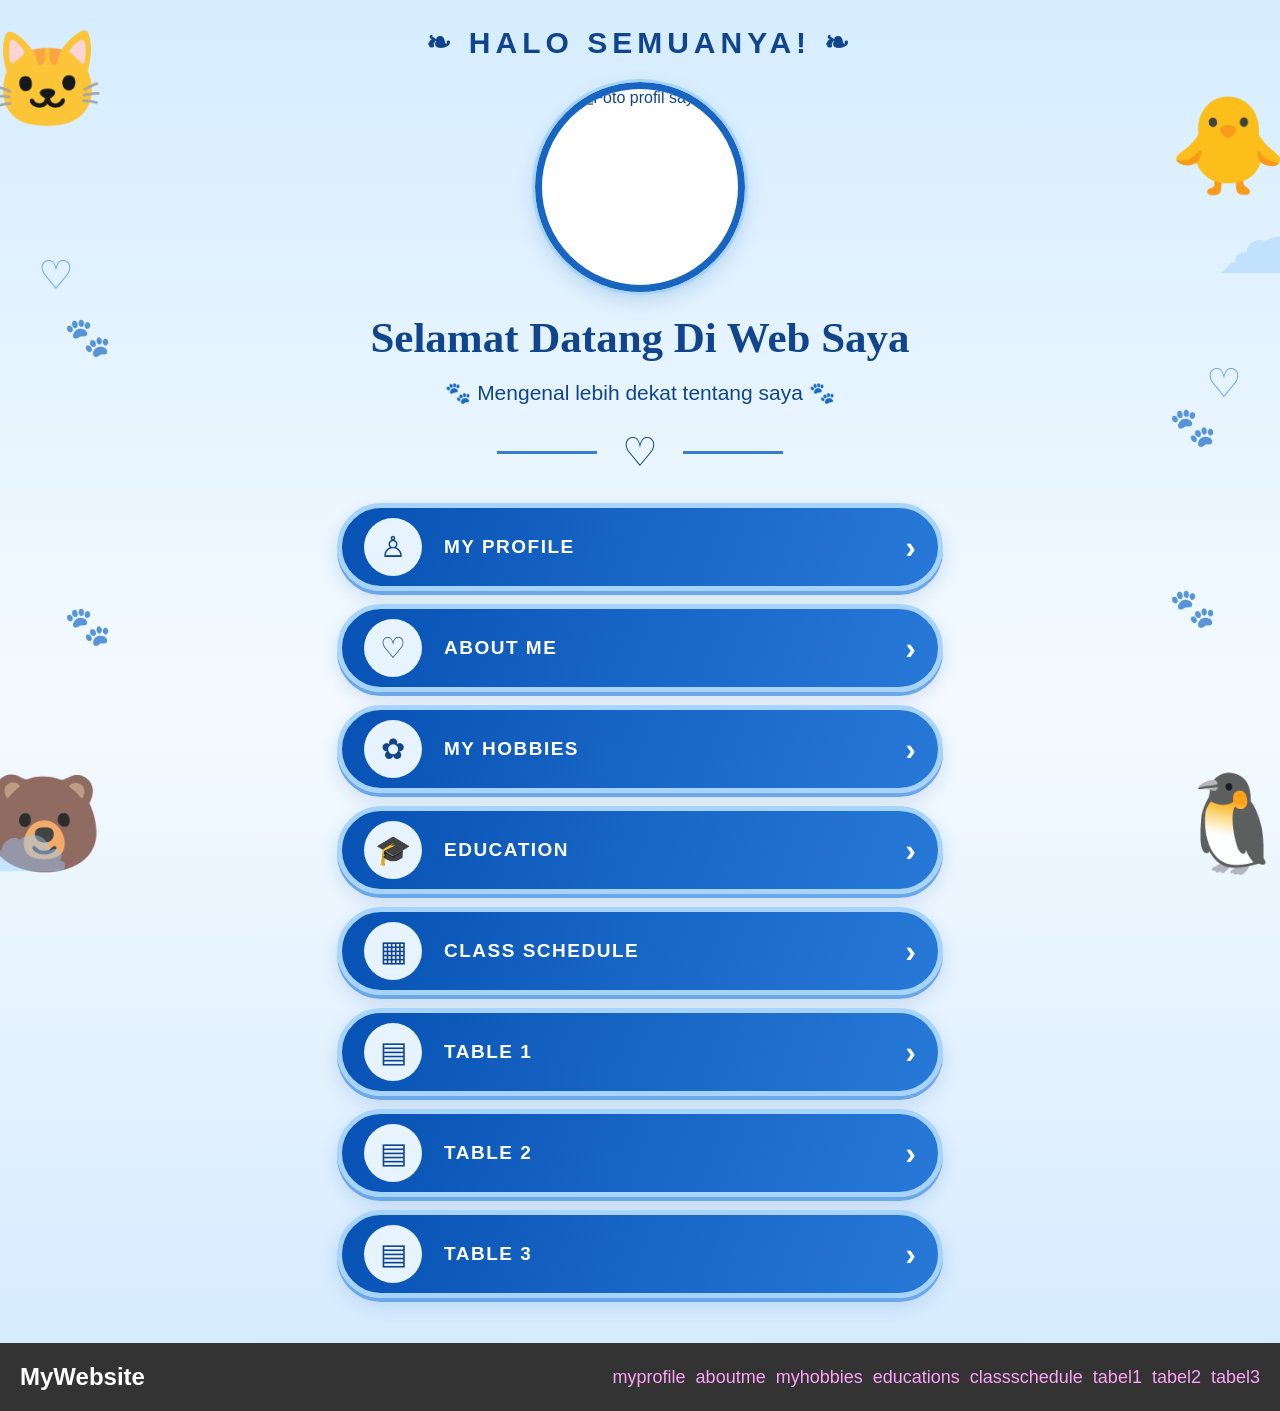
==== commit b68c1e21: "update Index.html" ====
--- a/Index.html
+++ b/Index.html
@@ -400,4 +400,29 @@
 </main>
 
 </body>
-</html> +</html> 
+
+<!DOCTYPE html>
+<html lang="id">
+<head><link rel="stylesheet" href="style.css">
+</head>
+<meta charset="UTF-8">
+<meta name="viewport" content="width=device-width, initial-scale=1.0">
+<title>Website Pribadi Saya</title>
+
+<body>
+  <nav class="navbar">
+  <div class="logo">MyWebsite</div>
+  <ul class="nav-links">
+    <li><a href="#myprofile">myprofile</a></li>
+    <li><a href="#aboutme">aboutme</a></li>
+    <li><a href="#myhobbies">myhobbies</a></li>
+    <li><a href="#education">educations</a></li>
+    <li><a href="#classschedule">classschedule</a></li>
+    <li><a href="#tabel1">tabel1</a></li>
+    <li><a href="#tabel2">tabel2</a></li>
+    <li><a href="#tabel3">tabel3</a></li>
+  </ul>
+</nav>
+
+</body>
--- a/style.css
+++ b/style.css
@@ -0,0 +1,41 @@
+/* Reset margin dan padding bawaan browser */
+* {
+  margin: 0;
+  padding: 0;
+  box-sizing: border-box; /* */
+}
+
+/* Mengatur tampilan bilah navigasi utama */
+.navbar {
+  display: flex;
+  justify-content: space-between; /* Logo di kiri, menu di kanan */ /* */
+  align-items: center; /* */
+  background-color: #333; /* Warna latar belakang putih: ; */ /* */
+  padding: 20px 20px; /* Jarak ruang di dalam navbar */ /* */
+}
+
+.logo {
+  color: #fff;
+  font-size: 24px;
+  font-weight: bold;
+}
+
+/* Mengatur struktur list menu agar menyamping */
+.nav-links {
+  display: flex;
+  list-style: none; /* Menghilangkan titik hitam bullet */ /* */
+  gap: 10px; /* Jarak antar menu */ /* */
+}
+
+/* Mengatur teks link navigasi */
+.nav-links a {
+  color: #fca3f5;
+  text-decoration: none; /* Menghilangkan garis bawah bawaan */ /* */
+  font-size: 18px;
+  transition: 0.3s; /* Efek transisi halus */ /* */
+}
+
+/* Efek interaktif saat kursor diarahkan ke menu */
+.nav-links a:hover {
+  color: #6de8ff; /* Mengubah warna teks menjadi kuning saat di-hover */
+}
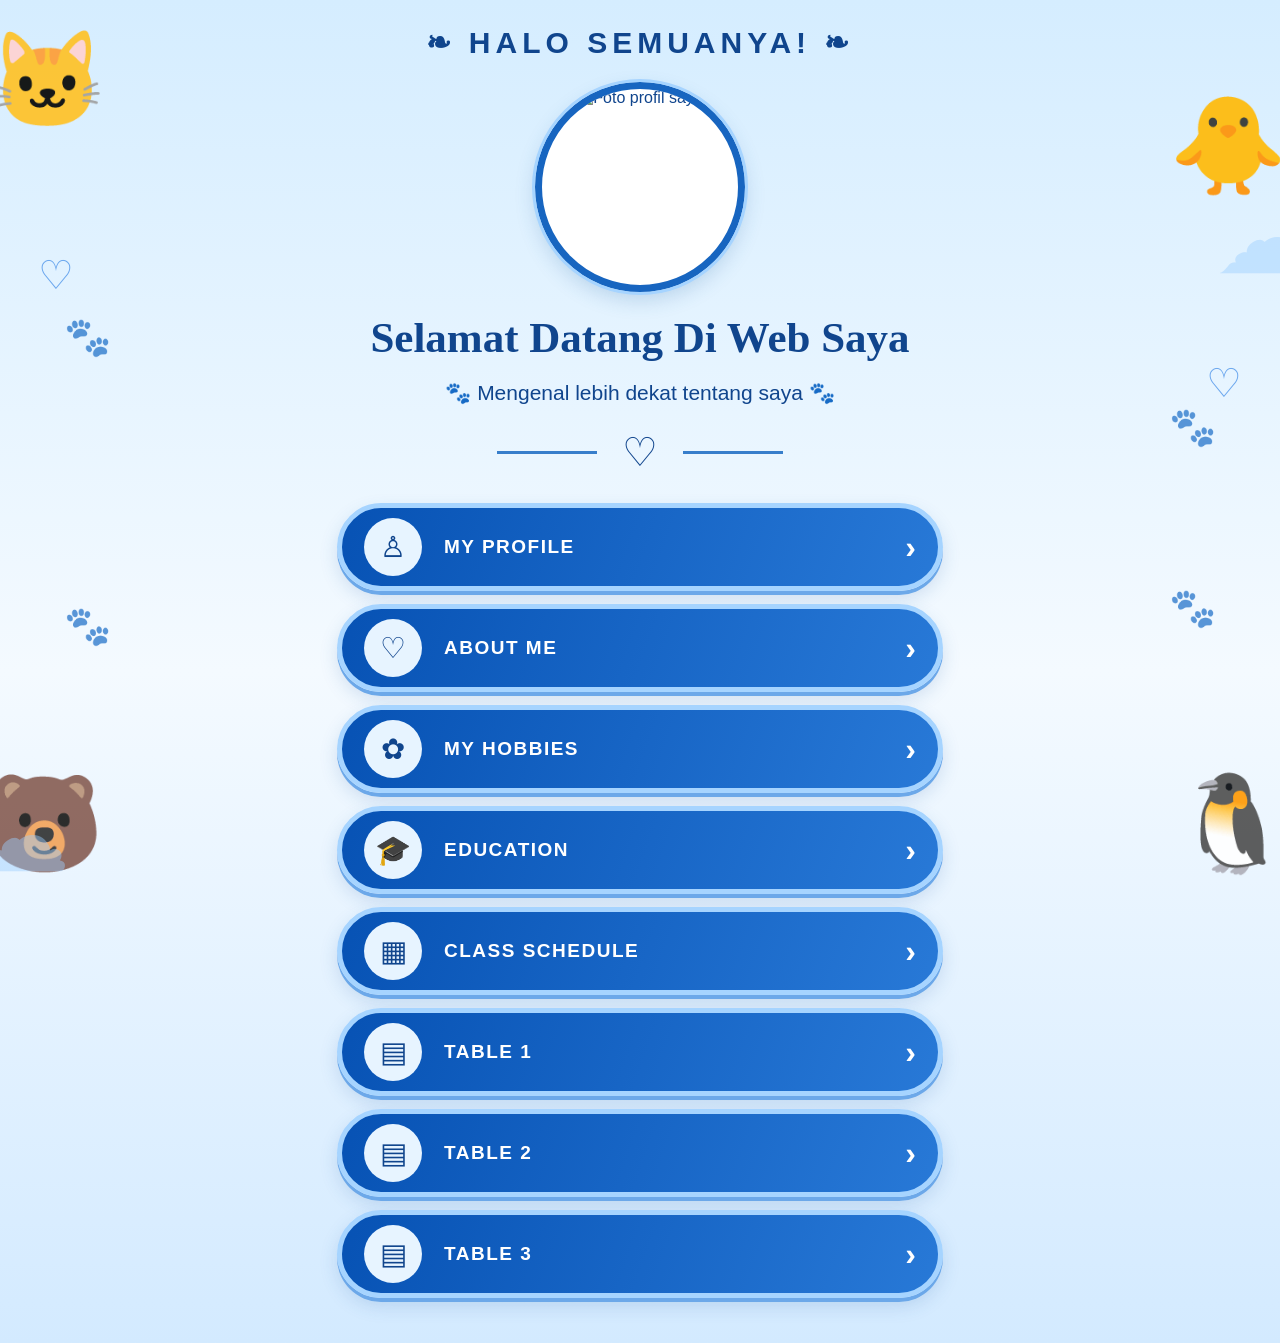
==== commit 58bf7255: "update Index.html" ====
--- a/Index.html
+++ b/Index.html
@@ -400,29 +400,4 @@
 </main>
 
 </body>
-</html> 
-
-<!DOCTYPE html>
-<html lang="id">
-<head><link rel="stylesheet" href="style.css">
-</head>
-<meta charset="UTF-8">
-<meta name="viewport" content="width=device-width, initial-scale=1.0">
-<title>Website Pribadi Saya</title>
-
-<body>
-  <nav class="navbar">
-  <div class="logo">MyWebsite</div>
-  <ul class="nav-links">
-    <li><a href="#myprofile">myprofile</a></li>
-    <li><a href="#aboutme">aboutme</a></li>
-    <li><a href="#myhobbies">myhobbies</a></li>
-    <li><a href="#education">educations</a></li>
-    <li><a href="#classschedule">classschedule</a></li>
-    <li><a href="#tabel1">tabel1</a></li>
-    <li><a href="#tabel2">tabel2</a></li>
-    <li><a href="#tabel3">tabel3</a></li>
-  </ul>
-</nav>
-
-</body>+</html> 
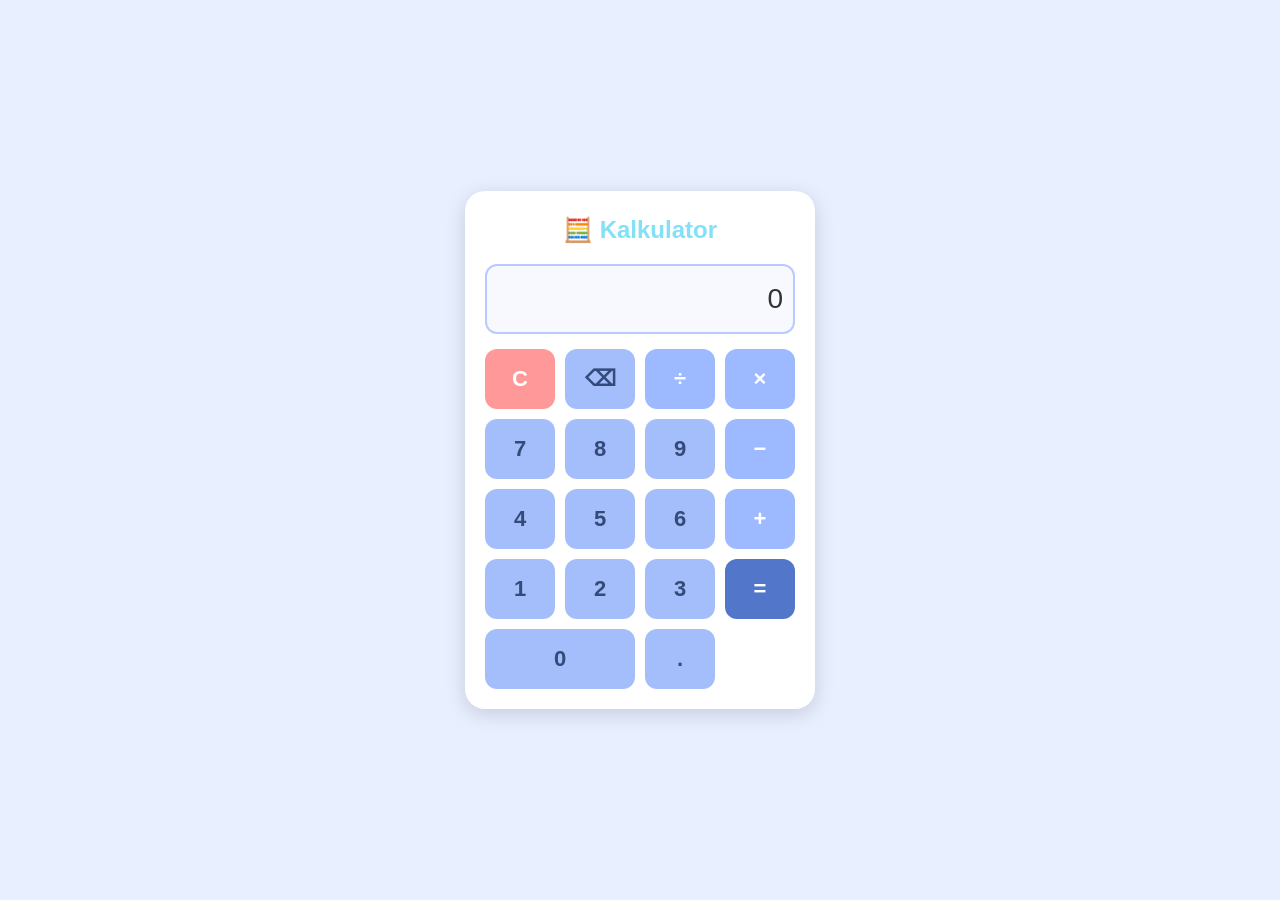
==== commit a9013c91: "update Index.html" ====
--- a/Index.html
+++ b/Index.html
@@ -3,401 +3,188 @@
 <head>
 <meta charset="UTF-8">
 <meta name="viewport" content="width=device-width, initial-scale=1.0">
-<title>Website Pribadi Saya</title>
+
+<title>Kalkulator Sederhana</title>
 
 <style>
 * {
-    margin: 0;
-    padding: 0;
     box-sizing: border-box;
 }
 
 body {
+    margin: 0;
+    padding: 0;
     font-family: Arial, sans-serif;
-    background: linear-gradient(180deg, #d5edff, #f4faff, #d3eaff);
-    color: #10458d;
+    background: #e8efff;
+    display: flex;
+    justify-content: center;
+    align-items: center;
     min-height: 100vh;
-    overflow-x: hidden;
 }
 
 .container {
-    width: 100%;
-    max-width: 650px;
-    margin: auto;
-    padding: 25px 22px 45px;
-    text-align: center;
-    position: relative;
-    z-index: 1;
+    width: 90%;
+    max-width: 350px;
+    background: white;
+    padding: 20px;
+    border-radius: 20px;
+    box-shadow: 0 5px 20px rgba(0,0,0,0.15);
 }
 
-/* Hiasan hewan lucu */
-.animal {
-    position: fixed;
-    z-index: 0;
-    font-size: clamp(45px, 10vw, 95px);
-    opacity: 0.9;
-    pointer-events: none;
+h2 {
+    text-align: center;
+    color: #82e1f6;
+    margin-top: 5px;
 }
 
-.cat {
-    top: 25px;
-    left: -12px;
+#layar {
+    width: 100%;
+    height: 70px;
+    border: 2px solid #b8caff;
+    border-radius: 12px;
+    margin-bottom: 15px;
+    text-align: right;
+    padding: 10px;
+    font-size: 28px;
+    color: #333;
+    background: #f7f9ff;
 }
 
-.chick {
-    top: 90px;
-    right: -8px;
+.tombol {
+    display: grid;
+    grid-template-columns: repeat(4, 1fr);
+    gap: 10px;
 }
 
-.bear {
-    bottom: 20px;
-    left: -15px;
+button {
+    height: 60px;
+    border: none;
+    border-radius: 12px;
+    background: #a4befb;
+    font-size: 22px;
+    font-weight: bold;
+    color: #344b7a;
+    cursor: pointer;
 }
 
-.penguin {
-    bottom: 20px;
-    right: -12px;
+button:active {
+    transform: scale(0.95);
+    background: #c3d4ff;
 }
 
-.cloud {
-    position: fixed;
-    z-index: 0;
-    font-size: 100px;
-    color: #9ccfff;
-    opacity: 0.45;
-    pointer-events: none;
+.operator {
+    background: #9db9ff;
+    color: white;
 }
 
-.cloud-left {
-    bottom: 5px;
-    left: -30px;
+.hapus {
+    background: #ff9999;
+    color: white;
 }
 
-.cloud-right {
-    top: 180px;
-    right: -35px;
+.hasil {
+    background: #5276c9;
+    color: white;
 }
 
-/* Judul */
-.greeting {
-    font-size: clamp(20px, 4vw, 30px);
-    letter-spacing: 5px;
-    font-weight: bold;
-    margin-bottom: 22px;
+.nol {
+    grid-column: span 2;
 }
 
-.profile {
-    width: 210px;
-    height: 210px;
-    margin: 0 auto 20px;
-    border: 7px solid #1765c0;
-    outline: 3px solid #a6d4ff;
-    border-radius: 50%;
-    overflow: hidden;
-    box-shadow: 0 8px 20px #2868a638;
-    background: white;
-}
-
-.profile img {
-    width: 100%;
-    height: 100%;
-    object-fit: cover;
-    object-position: center;
-}
-
-h1 {
-    font-family: Georgia, serif;
-    font-size: clamp(30px, 6vw, 43px);
-    line-height: 1.2;
-    margin: 18px 0 12px;
-    color: #10458d;
-}
-
-.subtitle {
-    font-size: clamp(16px, 3.5vw, 21px);
-    line-height: 1.6;
-    margin-bottom: 20px;
-}
-
-.divider {
-    display: flex;
-    align-items: center;
-    justify-content: center;
-    gap: 25px;
-    font-size: 40px;
-    margin: 12px 0 28px;
-}
-
-.divider span {
-    width: 100px;
-    height: 3px;
-    background: #377ecb;
-}
-
-/* Tombol menu */
-.menu {
-    display: flex;
-    flex-direction: column;
-    gap: 13px;
-}
-
-.menu a {
-    display: flex;
-    align-items: center;
-    min-height: 84px;
-    padding: 10px 22px;
-    border-radius: 60px;
-    text-decoration: none;
-    color: white;
-    background: linear-gradient(110deg, #0752b4, #2879d7);
-    border: 5px solid #a6d4ff;
-    box-shadow:
-        0 4px 0 #6ca8e9,
-        0 8px 18px #2865a82c;
-    transition: 0.25s;
-}
-
-.menu a:hover {
-    transform: translateY(-3px);
-    background: linear-gradient(110deg, #1769c8, #4697ec);
-}
-
-.menu-icon {
-    width: 58px;
-    height: 58px;
-    min-width: 58px;
-    border-radius: 50%;
-    background: #e7f4ff;
-    color: #10458d;
-    display: flex;
-    justify-content: center;
-    align-items: center;
-    font-size: 29px;
-}
-
-.menu-text {
-    flex: 1;
-    text-align: left;
-    margin-left: 22px;
-    font-size: clamp(13px, 2.8vw, 19px);
-    font-weight: bold;
-    letter-spacing: 1.5px;
-}
-
-.arrow {
-    font-size: 32px;
-    font-weight: bold;
-    margin-left: 8px;
-}
-
-/* Hiasan kecil */
-.paw {
-    position: fixed;
-    z-index: 0;
-    color: #5ca5f4;
-    font-size: 38px;
-    opacity: 0.7;
-    pointer-events: none;
-}
-
-.paw-one {
-    top: 35%;
-    left: 5%;
-}
-
-.paw-two {
-    top: 45%;
-    right: 5%;
-}
-
-.paw-three {
-    bottom: 28%;
-    left: 5%;
-}
-
-.paw-four {
-    bottom: 30%;
-    right: 5%;
-}
-
-.heart {
-    position: fixed;
-    z-index: 0;
-    color: #428de8;
-    font-size: 40px;
-    opacity: 0.75;
-    pointer-events: none;
-}
-
-.heart-one {
-    top: 28%;
-    left: 3%;
-}
-
-.heart-two {
-    top: 40%;
-    right: 3%;
-}
-
-/* Tampilan HP */
-@media (max-width: 480px) {
-    .container {
-        padding: 28px 17px 40px;
-    }
-
-    .greeting {
-        letter-spacing: 3px;
-        margin-bottom: 22px;
-    }
-
-    .profile {
-        width: 175px;
-        height: 175px;
-    }
-
-    h1 {
-        font-size: 33px;
-    }
-
-    .subtitle {
-        font-size: 16px;
-    }
-
-    .divider {
-        gap: 18px;
-        margin-bottom: 25px;
-    }
-
-    .divider span {
-        width: 65px;
-    }
-
-    .menu {
-        gap: 13px;
-    }
-
-    .menu a {
-        min-height: 76px;
-        padding: 8px 13px;
-        border-width: 4px;
-    }
-
-    .menu-icon {
-        width: 52px;
-        height: 52px;
-        min-width: 52px;
-        font-size: 25px;
-    }
-
-    .menu-text {
-        margin-left: 14px;
-        letter-spacing: 1px;
-    }
-
-    .arrow {
-        font-size: 27px;
-    }
-
-    .animal {
-        font-size: 48px;
-    }
-}
 </style>
 </head>
 
 <body>
 
-<!-- Hewan-hewan lucu -->
-<div class="animal cat">🐱</div>
-<div class="animal chick">🐥</div>
-<div class="animal bear">🐻</div>
-<div class="animal penguin">🐧</div>
+<div class="container">
 
-<!-- Awan, jejak kaki, dan hati -->
-<div class="cloud cloud-left">☁</div>
-<div class="cloud cloud-right">☁</div>
+    <h2>🧮 Kalkulator</h2>
 
-<div class="paw paw-one">🐾</div>
-<div class="paw paw-two">🐾</div>
-<div class="paw paw-three">🐾</div>
-<div class="paw paw-four">🐾</div>
+    <input type="text" id="layar" value="0" readonly>
 
-<div class="heart heart-one">♡</div>
-<div class="heart heart-two">♡</div>
+    <div class="tombol">
 
-<main class="container">
+        <button class="hapus" onclick="hapus()">C</button>
+        <button onclick="hapusSatu()">⌫</button>
+        <button class="operator" onclick="masuk('/')">÷</button>
+        <button class="operator" onclick="masuk('*')">×</button>
 
-    <p class="greeting">❧ HALO SEMUANYA! ❧</p>
+        <button onclick="masuk('7')">7</button>
+        <button onclick="masuk('8')">8</button>
+        <button onclick="masuk('9')">9</button>
+        <button class="operator" onclick="masuk('-')">−</button>
 
-    <div class="profile">
-        <img src="https://drive.google.com/file/d/1uY_PjxcYxNTyEMFdmq-5q0EIhF1pR1nE/view?usp=drivesdk.jpg" alt="Foto profil saya">
+        <button onclick="masuk('4')">4</button>
+        <button onclick="masuk('5')">5</button>
+        <button onclick="masuk('6')">6</button>
+        <button class="operator" onclick="masuk('+')">+</button>
+
+        <button onclick="masuk('1')">1</button>
+        <button onclick="masuk('2')">2</button>
+        <button onclick="masuk('3')">3</button>
+        <button class="hasil" onclick="hitung()">=</button>
+
+        <button class="nol" onclick="masuk('0')">0</button>
+        <button onclick="masuk('.')">.</button>
+
     </div>
 
-    <h1>Selamat Datang Di Web Saya</h1>
+</div>
 
-    <p class="subtitle">
-        🐾 Mengenal lebih dekat tentang saya 🐾
-    </p>
+<script>
 
-    <div class="divider">
-        <span></span>
-        ♡
-        <span></span>
-    </div>
+let layar = document.getElementById("layar");
+let ekspresi = "";
 
-    <nav class="menu">
+/**
+ * @param {string} nilai
+ */
+function masuk(nilai) {
+    ekspresi += nilai;
+    layar.value = ekspresi;
+}
 
-        <a href="profile.html">
-            <span class="menu-icon">♙</span>
-            <span class="menu-text">MY PROFILE</span>
-            <span class="arrow">›</span>
-        </a>
+function hapus() {
+    ekspresi = "";
+    layar.value = "0";
+}
 
-        <a href="about.html">
-            <span class="menu-icon">♡</span>
-            <span class="menu-text">ABOUT ME</span>
-            <span class="arrow">›</span>
-        </a>
+function hapusSatu() {
+    ekspresi = ekspresi.slice(0, -1);
+    layar.value = ekspresi || "0";
+}
 
-        <a href="hobbies.html">
-            <span class="menu-icon">✿</span>
-            <span class="menu-text">MY HOBBIES</span>
-            <span class="arrow">›</span>
-        </a>
+function hitung() {
+    try {
 
-        <a href="education.html">
-            <span class="menu-icon">🎓</span>
-            <span class="menu-text">EDUCATION</span>
-            <span class="arrow">›</span>
-        </a>
+        if (ekspresi === "") {
+            return;
+        }
 
-        <a href="schedule.html">
-            <span class="menu-icon">▦</span>
-            <span class="menu-text">CLASS SCHEDULE</span>
-            <span class="arrow">›</span>
-        </a>
+        if (!/^[0-9+\-*/. ]+$/.test(ekspresi)) {
+            throw new Error("Input tidak valid");
+        }
 
-        <a href="table1.html">
-            <span class="menu-icon">▤</span>
-            <span class="menu-text">TABLE 1</span>
-            <span class="arrow">›</span>
-        </a>
+        let hasil = Function(
+            '"use strict"; return (' + ekspresi + ')'
+        )();
 
-        <a href="table2.html">
-            <span class="menu-icon">▤</span>
-            <span class="menu-text">TABLE 2</span>
-            <span class="arrow">›</span>
-        </a>
+        if (!Number.isFinite(hasil)) {
+            throw new Error("Hasil tidak valid");
+        }
 
-        <a href="table3.html">
-            <span class="menu-icon">▤</span>
-            <span class="menu-text">TABLE 3</span>
-            <span class="arrow">›</span>
-        </a>
+        ekspresi = String(hasil);
+        layar.value = ekspresi;
 
-    </nav>
+    } catch (error) {
 
-</main>
+        layar.value = "Error";
+        ekspresi = "";
+
+    }
+}
+
+</script>
 
 </body>
-</html> +</html>
